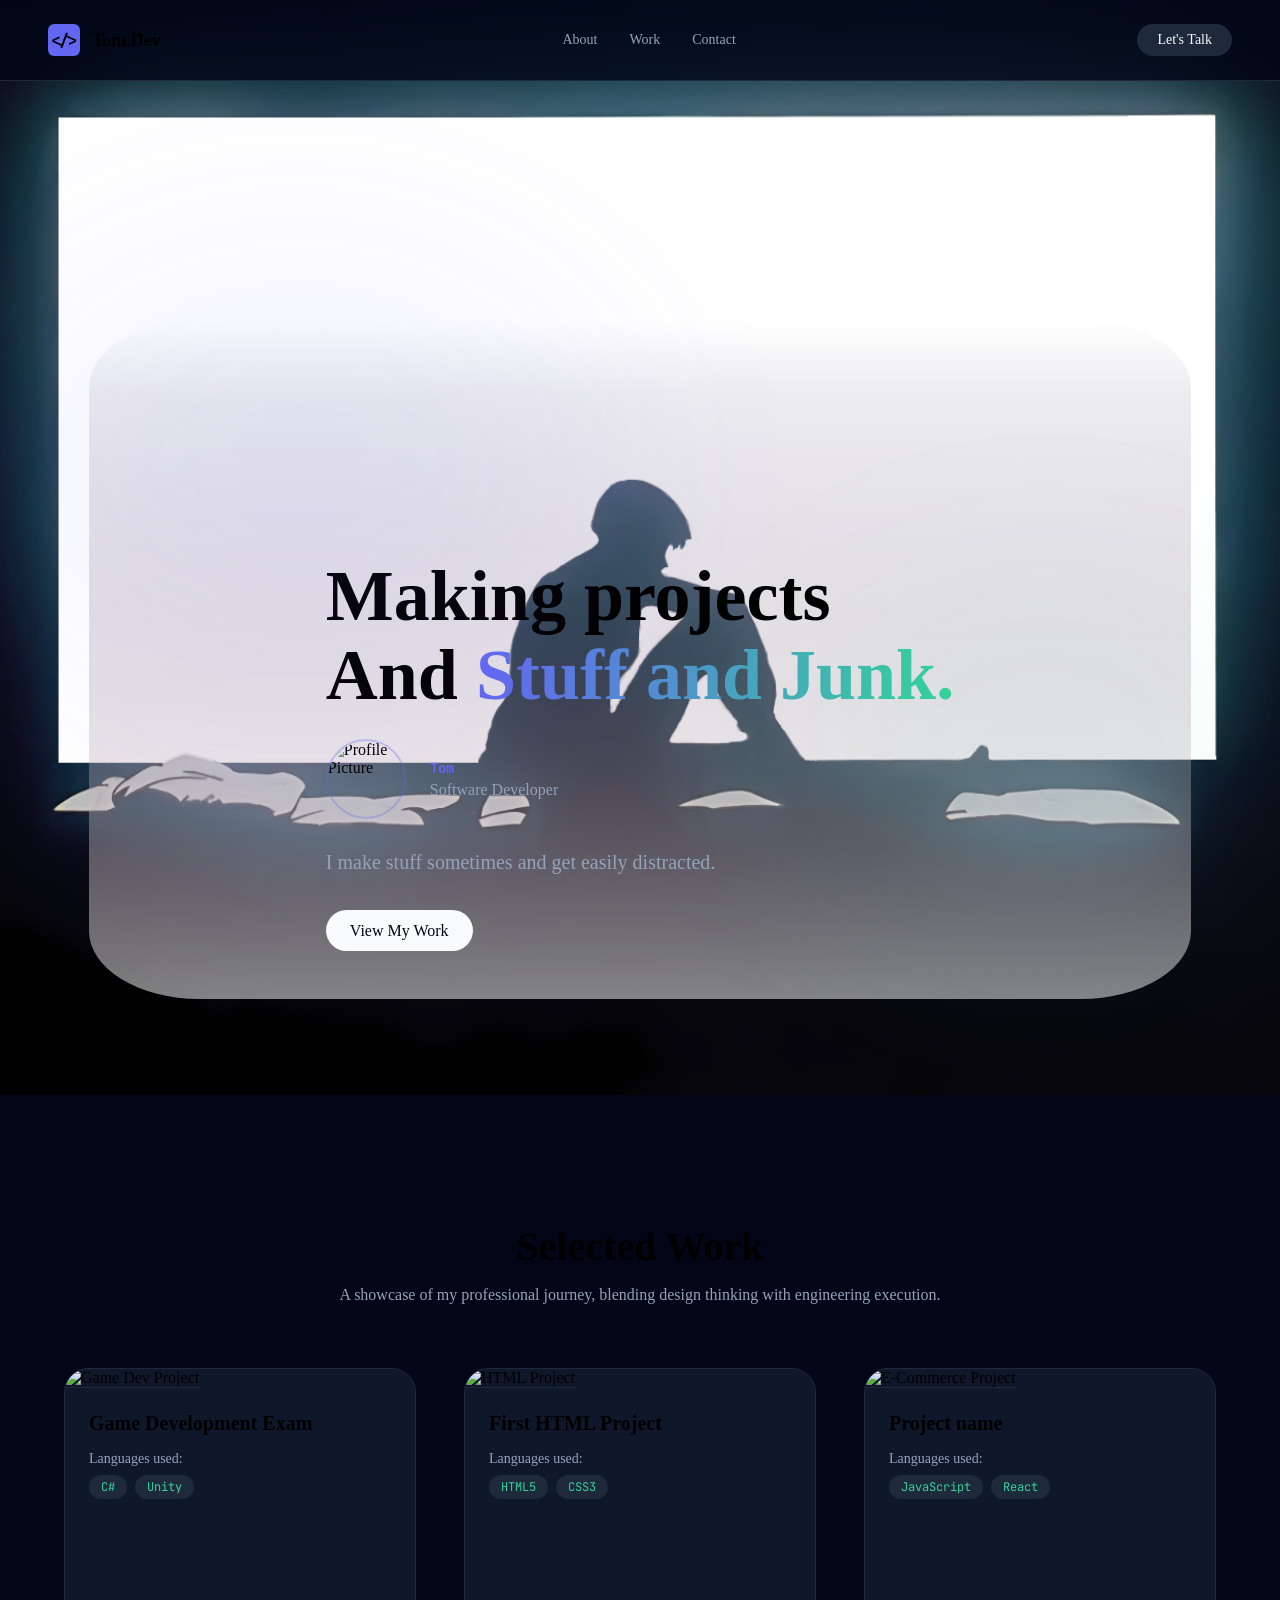
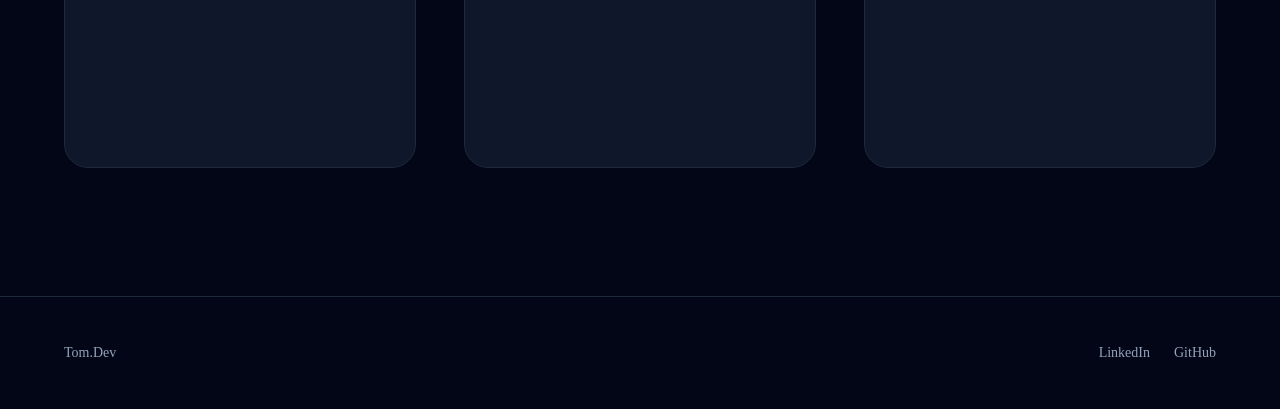
==== src/index.html @ 3f68190f "added video and video frame to hero section" ====
<!DOCTYPE html>
<html lang="en">
<head>
    <meta charset="UTF-8">
    <meta name="viewport" content="width=device-width, initial-scale=1.0">
    <title>Tom.Dev - Software Designer & Engineer</title>
    <link rel="stylesheet" href="app.css">
    <!-- Google Fonts for modern typography -->
    <link href="https://fonts.googleapis.com/css2?family=Inter:wght@400;500;600;700&family=JetBrains+Mono&display=swap" rel="stylesheet">
</head>
<body class="website-bodys">

    <!-- Header Section -->
    <header id="website-navigation-header" class="navigation-header-container">
        <div class="navigation-logo-container">
            <div class="navigation-logo-icon">
                <span>&lt;/&gt;</span>
            </div>
            <span class="navigation-logo-text">Tom.Dev</span>
        </div>
        <nav class="navigation-links-container">
            <a href="#about-section" class="navigation-link">About</a>
            <a href="#projects-section" class="navigation-link">Work</a>
            <a href="#contact-section" class="navigation-link">Contact</a>
        </nav>
        <a href="#contact-section" class="navigation-contact-button">Let's Talk</a>
    </header>

    <main id="website-main-content">
        <!-- Hero Section -->
    <section id="about-section" class="hero-section-container">
        
        <video autoplay loop muted playsinline class="background-video">
            <source src="images/BBB_Trailer.webm" type="video/webm">
        </video>

        <div class="background-image"></div>

        <div class="background-glass"></div>
        
        <div class="hero-content-wrapper">
            <div class="hero-background-gradient-primary"></div>
            <div class="hero-background-gradient-secondary"></div>
            
            
            
            <h1 class="hero-main-headline">
                Making projects <br class="headline-line-break"> And <span class="headline-highlight-text">Stuff and Junk.</span>
            </h1>

            <div class="hero-profile-container">
                <div class="hero-profile-image-wrapper">
                    <img src="https://via.placeholder.com/150" alt="Profile Picture" class="hero-profile-image">
                </div>
                <div class="hero-profile-text-container">
                    <h2 class="hero-greeting-text">Tom</h2>
                    <p class="hero-profession-text">Software Developer</p>
                </div>
            </div>
            
            <p class="hero-description-text">
                I make stuff sometimes and get easily distracted.
            </p>

            <div class="hero-action-container">
                <a href="#projects-section" class="hero-primary-button">View My Work</a>
            </div>
        </div>
    </section>
        <!-- Projects Section (Using your Flip Cards) -->
        <section id="projects-section" class="projects-section-container">
            <div class="projects-header-container">
                <h2 class="projects-main-heading">Selected Work</h2>
                <p class="projects-sub-heading">A showcase of my professional journey, blending design thinking with engineering execution.</p>
            </div>

            <div class="project-cards-wrapper">
                
                <!-- Project Card 1 -->
                <div class="project-flip-card">
                    <div class="project-flip-card-inner-container">
                        <!-- Front Face -->
                        <div class="project-flip-card-front-face">
                            <img src="" alt="Game Dev Project" class="project-card-image">
                            <div class="project-card-content">
                                <h3 class="project-card-title">Game Development Exam</h3>
                                <p class="project-card-technologies-label">Languages used:</p>
                                <div class="project-card-technologies-list">
                                    <span class="technology-badge">C#</span>
                                    <span class="technology-badge">Unity</span>
                                </div>
                            </div>
                        </div>
                        <!-- Back Face -->
                        <div class="project-flip-card-back-face">
                            <h3 class="project-card-back-title">Project Description</h3>
                            <p class="project-card-back-description">Developed a fully functional 3D racing game highlighting movement.</p>
                            <a href="#" class="project-external-link-button">View Source Code</a>
                        </div>
                    </div>
                </div>

                <!-- Project Card 2 -->
                <div class="project-flip-card">
                    <div class="project-flip-card-inner-container">
                        <!-- Front Face -->
                        <div class="project-flip-card-front-face">
                            <img src="" alt="HTML Project" class="project-card-image">
                            <div class="project-card-content">
                                <h3 class="project-card-title">First HTML Project</h3>
                                <p class="project-card-technologies-label">Languages used:</p>
                                <div class="project-card-technologies-list">
                                    <span class="technology-badge">HTML5</span>
                                    <span class="technology-badge">CSS3</span>
                                </div>
                            </div>
                        </div>
                        <!-- Back Face -->
                        <div class="project-flip-card-back-face">
                            <h3 class="project-card-back-title">Project Description</h3>
                            <p class="project-card-back-description">Project Description</p>
                            <a href="#" class="project-external-link-button">Link</a>
                        </div>
                    </div>
                </div>

                <!-- Project Card 3 -->
                <div class="project-flip-card">
                    <div class="project-flip-card-inner-container">
                        <!-- Front Face -->
                        <div class="project-flip-card-front-face">
                            <img src="" alt="E-Commerce Project" class="project-card-image">
                            <div class="project-card-content">
                                <h3 class="project-card-title">Project name</h3>
                                <p class="project-card-technologies-label">Languages used:</p>
                                <div class="project-card-technologies-list">
                                    <span class="technology-badge">JavaScript</span>
                                    <span class="technology-badge">React</span>
                                </div>
                            </div>
                        </div>
                        <!-- Back Face -->
                        <div class="project-flip-card-back-face">
                            <h3 class="project-card-back-title">Project Description</h3>
                            <p class="project-card-back-description">Project Description</p>
                            <a href="#" class="project-external-link-button">Link</a>
                        </div>
                    </div>
                </div>

            </div>
        </section>
    </main>

    <!-- Footer Section -->
    <footer id="contact-section" class="website-footer-container">
        <div class="footer-content-wrapper">
            <div class="footer-copyright-text">
                Tom.Dev
            </div>
            <div class="footer-social-links-container">
                <a href="www.linkedin.com/in/tom-bijsterbosch-b87a47338" class="footer-social-link">LinkedIn</a>
                <a href="https://github.com/Tb27-27" class="footer-social-link">GitHub</a>
            </div>
        </div>
    </footer>

    <script src="app.js"></script>
</body>
</html>
---- src/app.css ----
/* Color Variables and Base Reset */
:root {
    --color-background-dark: #020617;
    --color-surface-dark: #0f172a;
    --color-surface-border: #1e293b;
    --color-text-primary: #f8fafc;
    --color-text-secondary: #94a3b8;
    --color-accent-indigo: #6366f1;
    --color-accent-emerald: #34d399;
}

* {
    margin: 0;
    padding: 0;
    box-sizing: border-box;
}

html {
    scroll-behavior: smooth;
}


.website-body {
    font-family: 'Inter', sans-serif;
    background-color: var(--color-background-dark);
    color: var(--color-text-primary);
    line-height: 1.6;
    overflow-x: hidden;
    z-index: 3;
}

/* Header Navigation */
.navigation-header-container {
    position: fixed;
    top: 0;
    left: 0;
    width: 100%;
    display: flex;
    justify-content: space-between;
    align-items: center;
    padding: 1.5rem 3rem;
    background-color: rgba(2, 6, 23, 0.8);
    backdrop-filter: blur(12px);
    border-bottom: 1px solid var(--color-surface-border);
    z-index: 1000;
}

.navigation-logo-container {
    display: flex;
    align-items: center;
    gap: 0.75rem;
}

.navigation-logo-icon {
    width: 2rem;
    height: 2rem;
    background-color: var(--color-accent-indigo);
    border-radius: 0.375rem;
    display: flex;
    align-items: center;
    justify-content: center;
    font-family: 'JetBrains Mono', monospace;
    font-weight: bold;
}

.navigation-logo-text {
    font-weight: 600;
    font-size: 1.125rem;
}

.navigation-links-container {
    display: flex;
    gap: 2rem;
}

.navigation-link {
    color: var(--color-text-secondary);
    text-decoration: none;
    font-size: 0.875rem;
    font-weight: 500;
    transition: color 0.3s ease;
}

.navigation-link:hover {
    color: var(--color-text-primary);
}

.navigation-contact-button {
    padding: 0.5rem 1.25rem;
    border-radius: 9999px;
    background-color: var(--color-surface-border);
    color: var(--color-text-primary);
    text-decoration: none;
    font-size: 0.875rem;
    font-weight: 500;
    transition: background-color 0.3s ease;
}

.navigation-contact-button:hover {
    background-color: #334155;
}

/* Hero Section Container */
.hero-section-container {
    min-height: 100vh;
    display: flex;
    flex-direction: column;
    justify-content: center;
    position: relative; 
    padding: 6rem 3rem;
    overflow: hidden;
    padding-top: 25%;
}

/* Layer 1: Background Video */
.background-video {
    position: absolute;
    top: 0;
    left: 0;
    width: 100%;
    height: 100%;
    object-fit: cover;
    z-index: 1;
}


/* Layer 2: Glass Overlay */
.background-glass {
    position: absolute;
    top: 0;
    left: 0;
    width: 100%;
    height: 100%;
    background: rgba(255, 255, 255, 0.2);
    backdrop-filter: blur(15px);
    -webkit-backdrop-filter: blur(5px);
    z-index: 3;
}

/* Layer 3: Background Image */
.background-image {
    position: absolute;
    top: 0;
    left: 0;
    width: 100%;
    height: 100%;
    background-image: url("images/Ghost.png");
    background-size: cover; 
    background-position: center;
    z-index: 4;
}

/* Layer 4: The Content */
.hero-content-wrapper {
    position: relative; 
    z-index: 4; 
    background: linear-gradient(
        0deg, 
        rgba(255, 255, 255, 0.5),    /* Bottom: Solid */
        rgba(235, 228, 231, 0.45), 
        rgba(214, 201, 208, 0.4), 
        rgba(193, 176, 187, 0.35), 
        rgba(170, 151, 168, 0.3), 
        rgba(147, 128, 150, 0.25),  /* Starts fading slightly */
        rgba(122, 105, 134, 0.2),  /* More transparent */
        rgba(97, 84, 117, 0.15),    /* Mostly transparent */
        rgba(70, 65, 102, 0.1),   /* Barely visible */
        rgba(41, 47, 86, 0)        /* Top: Fully transparent */
    );
    padding-top: 20%;
    padding-bottom: 5%;
    padding-left: 20%;
    padding-right: 20%;
    border-radius: 10%;
}


.hero-background-gradient-primary,
.hero-background-gradient-secondary {
    position: absolute;
    border-radius: 50%;
    filter: blur(120px);
    opacity: 0.4;
    z-index: 0;
    pointer-events: none;
}

.hero-background-gradient-primary {
    top: -10%;
    left: -10%;
    width: 50vw;
    height: 50vh;
    background-color: rgba(99, 102, 241, 0.2);
}

.hero-background-gradient-secondary {
    top: 40%;
    right: -10%;
    width: 40vw;
    height: 40vh;
    background-color: rgba(52, 211, 153, 0.15);
}

.hero-content-wrapper {
    max-w: 56rem;
    margin: 0 auto;
    position: relative;
    z-index: 10;
}

.hero-profile-container {
    display: flex;
    align-items: center;
    gap: 1.5rem;
    margin-bottom: 2rem;
}

.hero-profile-image-wrapper {
    width: 5rem;
    height: 5rem;
    border-radius: 50%;
    overflow: hidden;
    border: 2px solid rgba(99, 102, 241, 0.3);
}

.hero-profile-image {
    width: 100%;
    height: 100%;
    object-fit: cover;
}

.hero-greeting-text {
    color: var(--color-accent-indigo);
    font-family: 'JetBrains Mono', monospace;
    font-size: 0.875rem;
    margin-bottom: 0.25rem;
}

.hero-profession-text {
    color: var(--color-text-secondary);
}

.hero-main-headline {
    font-size: 4.5rem;
    font-weight: 700;
    line-height: 1.1;
    margin-bottom: 1.5rem;
}

.headline-highlight-text {
    background: linear-gradient(to right, var(--color-accent-indigo), var(--color-accent-emerald));
    -webkit-background-clip: text;
    color: transparent;
}

.hero-description-text {
    font-size: 1.25rem;
    color: var(--color-text-secondary);
    max-width: 42rem;
    margin-bottom: 3rem;
}

.hero-primary-button {
    padding: 0.75rem 1.5rem;
    border-radius: 9999px;
    background-color: var(--color-text-primary);
    color: var(--color-background-dark);
    text-decoration: none;
    font-weight: 500;
    transition: background-color 0.3s ease;
}

.hero-primary-button:hover {
    background-color: #e2e8f0;
}

/* Projects Section & Flip Cards */
.projects-section-container {
    padding: 8rem 3rem;
    background-color: var(--color-background-dark);
}

.projects-header-container {
    text-align: center;
    margin-bottom: 4rem;
}

.projects-main-heading {
    font-size: 2.5rem;
    margin-bottom: 1rem;
}

.projects-sub-heading {
    color: var(--color-text-secondary);
    max-width: 40rem;
    margin: 0 auto;
}

.project-cards-wrapper {
    display: grid;
    grid-template-columns: repeat(auto-fit, minmax(300px, 1fr));
    gap: 3rem;
    max-width: 72rem;
    margin: 0 auto;
}

.project-flip-card {
    background-color: transparent;
    width: 100%;
    height: 400px;
    perspective: 1000px;
}

.project-flip-card-inner-container {
    position: relative;
    width: 100%;
    height: 100%;
    text-align: left;
    transition: transform 0.8s cubic-bezier(0.4, 0, 0.2, 1);
    transform-style: preserve-3d;
}

.project-flip-card:hover .project-flip-card-inner-container {
    transform: rotateY(180deg);
}

.project-flip-card-front-face, 
.project-flip-card-back-face {
    position: absolute;
    width: 100%;
    height: 100%;
    -webkit-backface-visibility: hidden;
    backface-visibility: hidden;
    border-radius: 1.5rem;
    border: 1px solid var(--color-surface-border);
    overflow: hidden;
}

.project-flip-card-front-face {
    background-color: var(--color-surface-dark);
}

.project-card-image {
    width: 100%;
    height: 200px;
    object-fit: cover;
    border-bottom: 1px solid var(--color-surface-border);
}

.project-card-content {
    padding: 1.5rem;
}

.project-card-title {
    font-size: 1.25rem;
    margin-bottom: 1rem;
}

.project-card-technologies-label {
    font-size: 0.875rem;
    color: var(--color-text-secondary);
    margin-bottom: 0.5rem;
}

.project-card-technologies-list {
    display: flex;
    gap: 0.5rem;
}

.technology-badge {
    background-color: var(--color-surface-border);
    padding: 0.25rem 0.75rem;
    border-radius: 9999px;
    font-size: 0.75rem;
    font-family: 'JetBrains Mono', monospace;
    color: var(--color-accent-emerald);
}

.project-flip-card-back-face {
    background-color: var(--color-accent-indigo);
    color: white;
    transform: rotateY(180deg);
    display: flex;
    flex-direction: column;
    justify-content: center;
    padding: 2.5rem;
    text-align: center;
}

.project-card-back-title {
    font-size: 1.5rem;
    margin-bottom: 1rem;
}

.project-card-back-description {
    font-size: 1rem;
    opacity: 0.9;
    margin-bottom: 2rem;
}

.project-external-link-button {
    background-color: white;
    color: var(--color-accent-indigo);
    padding: 0.75rem 1.5rem;
    border-radius: 9999px;
    text-decoration: none;
    font-weight: 600;
    transition: transform 0.2s ease;
}

.project-external-link-button:hover {
    transform: scale(1.05);
}

/* Footer Section */
.website-footer-container {
    border-top: 1px solid var(--color-surface-border);
    padding: 3rem;
    background-color: var(--color-background-dark);
}

.footer-content-wrapper {
    max-width: 72rem;
    margin: 0 auto;
    display: flex;
    justify-content: space-between;
    align-items: center;
}

.footer-copyright-text {
    color: var(--color-text-secondary);
    font-size: 0.875rem;
}

.footer-social-links-container {
    display: flex;
    gap: 1.5rem;
}

.footer-social-link {
    color: var(--color-text-secondary);
    text-decoration: none;
    font-size: 0.875rem;
    font-weight: 500;
    transition: color 0.3s ease;
}

.footer-social-link:hover {
    color: var(--color-accent-emerald);
}

/* Mobile Responsiveness */
@media (max-width: 768px) {
    .navigation-links-container { display: none; }
    .hero-main-headline { font-size: 3rem; }
    .headline-line-break { display: none; }
    .footer-content-wrapper {
        flex-direction: column;
        gap: 1.5rem;
        text-align: center;
    }
}
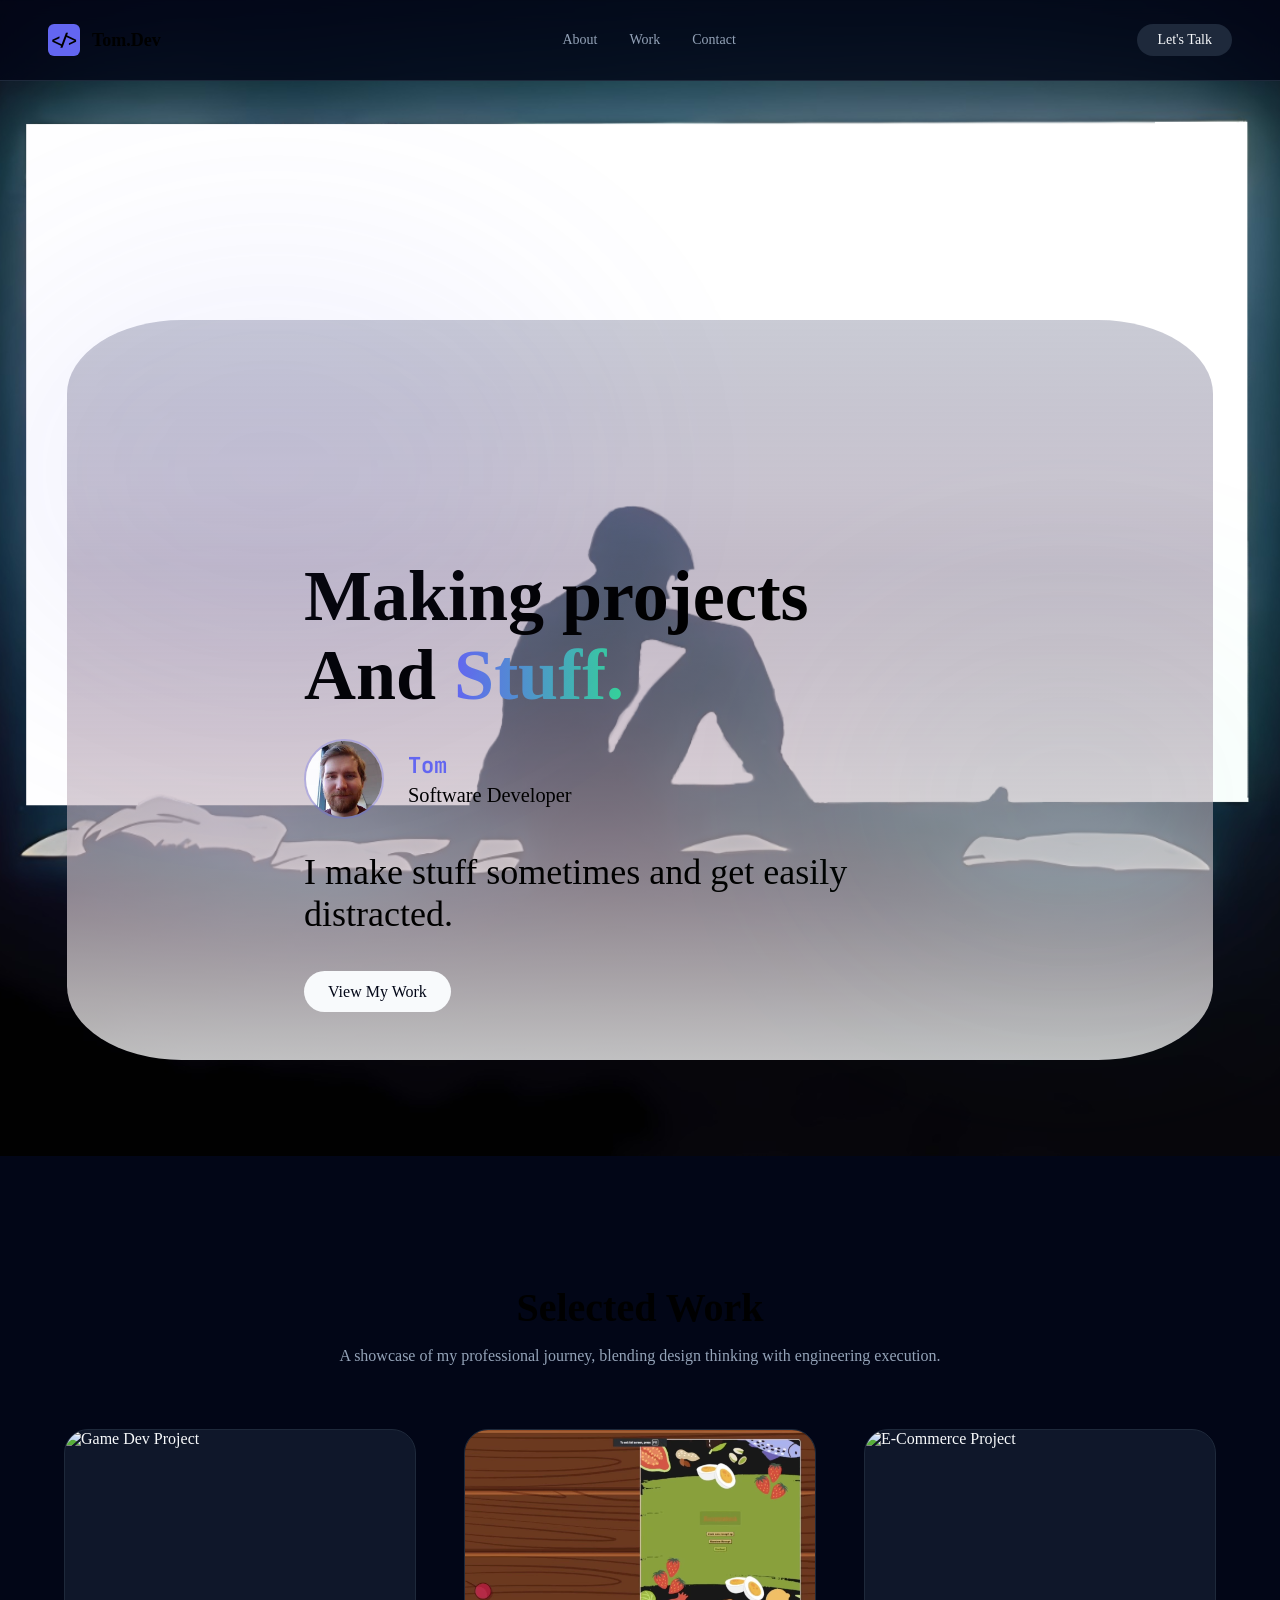
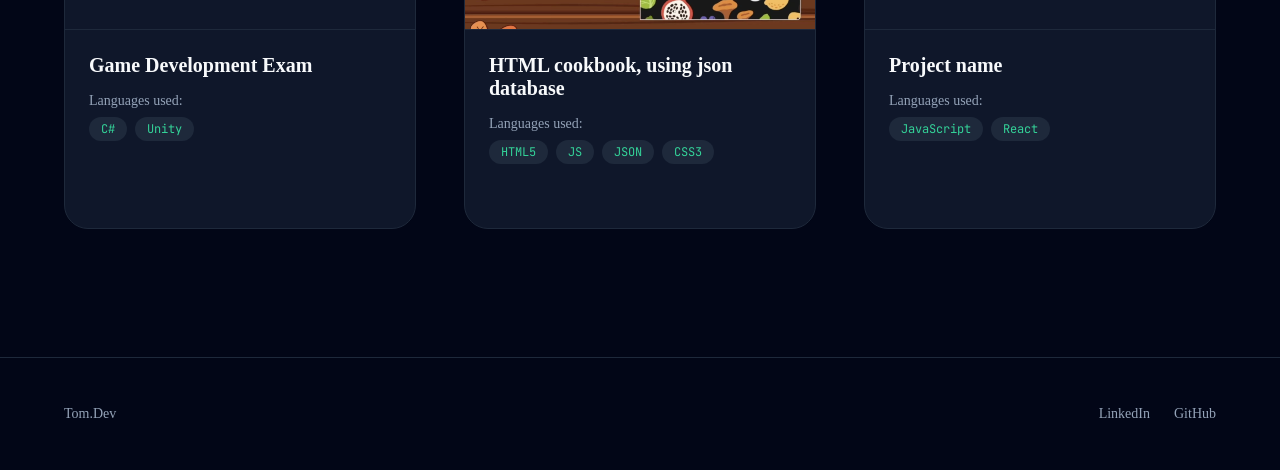
==== commit e16e0ec7: "Add project media and update project cards Add local profile image and project video assets, update " ====
--- a/src/index.html
+++ b/src/index.html
@@ -45,12 +45,12 @@
             
             
             <h1 class="hero-main-headline">
-                Making projects <br class="headline-line-break"> And <span class="headline-highlight-text">Stuff and Junk.</span>
+                Making projects <br class="headline-line-break"> And <span class="headline-highlight-text">Stuff.</span>
             </h1>
 
             <div class="hero-profile-container">
                 <div class="hero-profile-image-wrapper">
-                    <img src="https://via.placeholder.com/150" alt="Profile Picture" class="hero-profile-image">
+                    <img src="images/profile_pic.jpg" alt="Profile Picture" class="hero-profile-image">
                 </div>
                 <div class="hero-profile-text-container">
                     <h2 class="hero-greeting-text">Tom</h2>
@@ -93,9 +93,8 @@
                         </div>
                         <!-- Back Face -->
                         <div class="project-flip-card-back-face">
-                            <h3 class="project-card-back-title">Project Description</h3>
+                            <h3 class="project-card-back-title">Bing Bang Boom</h3>
                             <p class="project-card-back-description">Developed a fully functional 3D racing game highlighting movement.</p>
-                            <a href="#" class="project-external-link-button">View Source Code</a>
                         </div>
                     </div>
                 </div>
@@ -103,23 +102,27 @@
                 <!-- Project Card 2 -->
                 <div class="project-flip-card">
                     <div class="project-flip-card-inner-container">
-                        <!-- Front Face -->
                         <div class="project-flip-card-front-face">
-                            <img src="" alt="HTML Project" class="project-card-image">
+                            
+                            <video autoplay loop muted playsinline class="project-card-video">
+                            <source src="images/first_html_project.webm" type="video/webm">
+                            </video>
+
                             <div class="project-card-content">
-                                <h3 class="project-card-title">First HTML Project</h3>
-                                <p class="project-card-technologies-label">Languages used:</p>
-                                <div class="project-card-technologies-list">
-                                    <span class="technology-badge">HTML5</span>
-                                    <span class="technology-badge">CSS3</span>
-                                </div>
+                            <h3 class="project-card-title">HTML cookbook, using json database</h3>
+                            <p class="project-card-technologies-label">Languages used:</p>
+                            <div class="project-card-technologies-list">
+                                <span class="technology-badge">HTML5</span>
+                                <span class="technology-badge">JS</span>
+                                <span class="technology-badge">JSON</span>
+                                <span class="technology-badge">CSS3</span>
+                            </div>
                             </div>
                         </div>
-                        <!-- Back Face -->
                         <div class="project-flip-card-back-face">
-                            <h3 class="project-card-back-title">Project Description</h3>
-                            <p class="project-card-back-description">Project Description</p>
-                            <a href="#" class="project-external-link-button">Link</a>
+                            <h3 class="project-card-back-title">My first school project</h3>
+                            <p class="project-card-back-description">A simple project using the basics of javascript to make a recipe book that opens and closes with search features</p>
+                            <a href="https://github.com/Tb27-27/HTML-Eerste-Project" class="project-external-link-button">Github source</a>
                         </div>
                     </div>
                 </div>
--- a/src/app.css
+++ b/src/app.css
@@ -5,6 +5,7 @@
     --color-surface-border: #1e293b;
     --color-text-primary: #f8fafc;
     --color-text-secondary: #94a3b8;
+    --color-text-hero: #000000;
     --color-accent-indigo: #6366f1;
     --color-accent-emerald: #34d399;
 }
@@ -153,25 +154,27 @@
 /* Layer 4: The Content */
 .hero-content-wrapper {
     position: relative; 
-    z-index: 4; 
+    z-index: 4;
     background: linear-gradient(
         0deg, 
-        rgba(255, 255, 255, 0.5),    /* Bottom: Solid */
-        rgba(235, 228, 231, 0.45), 
-        rgba(214, 201, 208, 0.4), 
-        rgba(193, 176, 187, 0.35), 
-        rgba(170, 151, 168, 0.3), 
-        rgba(147, 128, 150, 0.25),  /* Starts fading slightly */
-        rgba(122, 105, 134, 0.2),  /* More transparent */
-        rgba(97, 84, 117, 0.15),    /* Mostly transparent */
-        rgba(70, 65, 102, 0.1),   /* Barely visible */
-        rgba(41, 47, 86, 0)        /* Top: Fully transparent */
+        rgba(255, 255, 255, 0.75),    /* Bottom: Solid */
+        rgba(235, 228, 231, 0.7), 
+        rgba(214, 201, 208, 0.65), 
+        rgba(193, 176, 187, 0.6), 
+        rgba(170, 151, 168, 0.55), 
+        rgba(147, 128, 150, 0.5),  /* Starts fading slightly */
+        rgba(122, 105, 134, 0.45),  /* More transparent */
+        rgba(97, 84, 117, 0.35),    /* Mostly transparent */
+        rgba(70, 65, 102, 0.3),   /* Barely visible */
+        rgba(41, 47, 86, 0.25)        /* Top: Fully transparent */
     );
+    margin-top: 200px;
     padding-top: 20%;
     padding-bottom: 5%;
     padding-left: 20%;
     padding-right: 20%;
     border-radius: 10%;
+    margin: 0 auto;
 }
 
 
@@ -202,7 +205,6 @@
 }
 
 .hero-content-wrapper {
-    max-w: 56rem;
     margin: 0 auto;
     position: relative;
     z-index: 10;
@@ -232,12 +234,13 @@
 .hero-greeting-text {
     color: var(--color-accent-indigo);
     font-family: 'JetBrains Mono', monospace;
-    font-size: 0.875rem;
+    font-size: 1.375rem;
     margin-bottom: 0.25rem;
 }
 
 .hero-profession-text {
-    color: var(--color-text-secondary);
+    font-size: 1.275rem;
+    color: var(--color-text-hero);
 }
 
 .hero-main-headline {
@@ -254,8 +257,8 @@
 }
 
 .hero-description-text {
-    font-size: 1.25rem;
-    color: var(--color-text-secondary);
+    font-size: 2.25rem;
+    color: var(--color-text-hero);
     max-width: 42rem;
     margin-bottom: 3rem;
 }
@@ -309,6 +312,7 @@
     width: 100%;
     height: 400px;
     perspective: 1000px;
+    color: var(--color-text-primary);
 }
 
 .project-flip-card-inner-container {
@@ -340,13 +344,15 @@
     background-color: var(--color-surface-dark);
 }
 
-.project-card-image {
-    width: 100%;
-    height: 200px;
-    object-fit: cover;
-    border-bottom: 1px solid var(--color-surface-border);
-}
-
+
+.project-card-image,
+.project-card-video {
+  width: 100%;
+  height: 200px;
+  object-fit: cover;
+  border-bottom: 1px solid var(--color-surface-border);
+  display: block;
+}
 .project-card-content {
     padding: 1.5rem;
 }
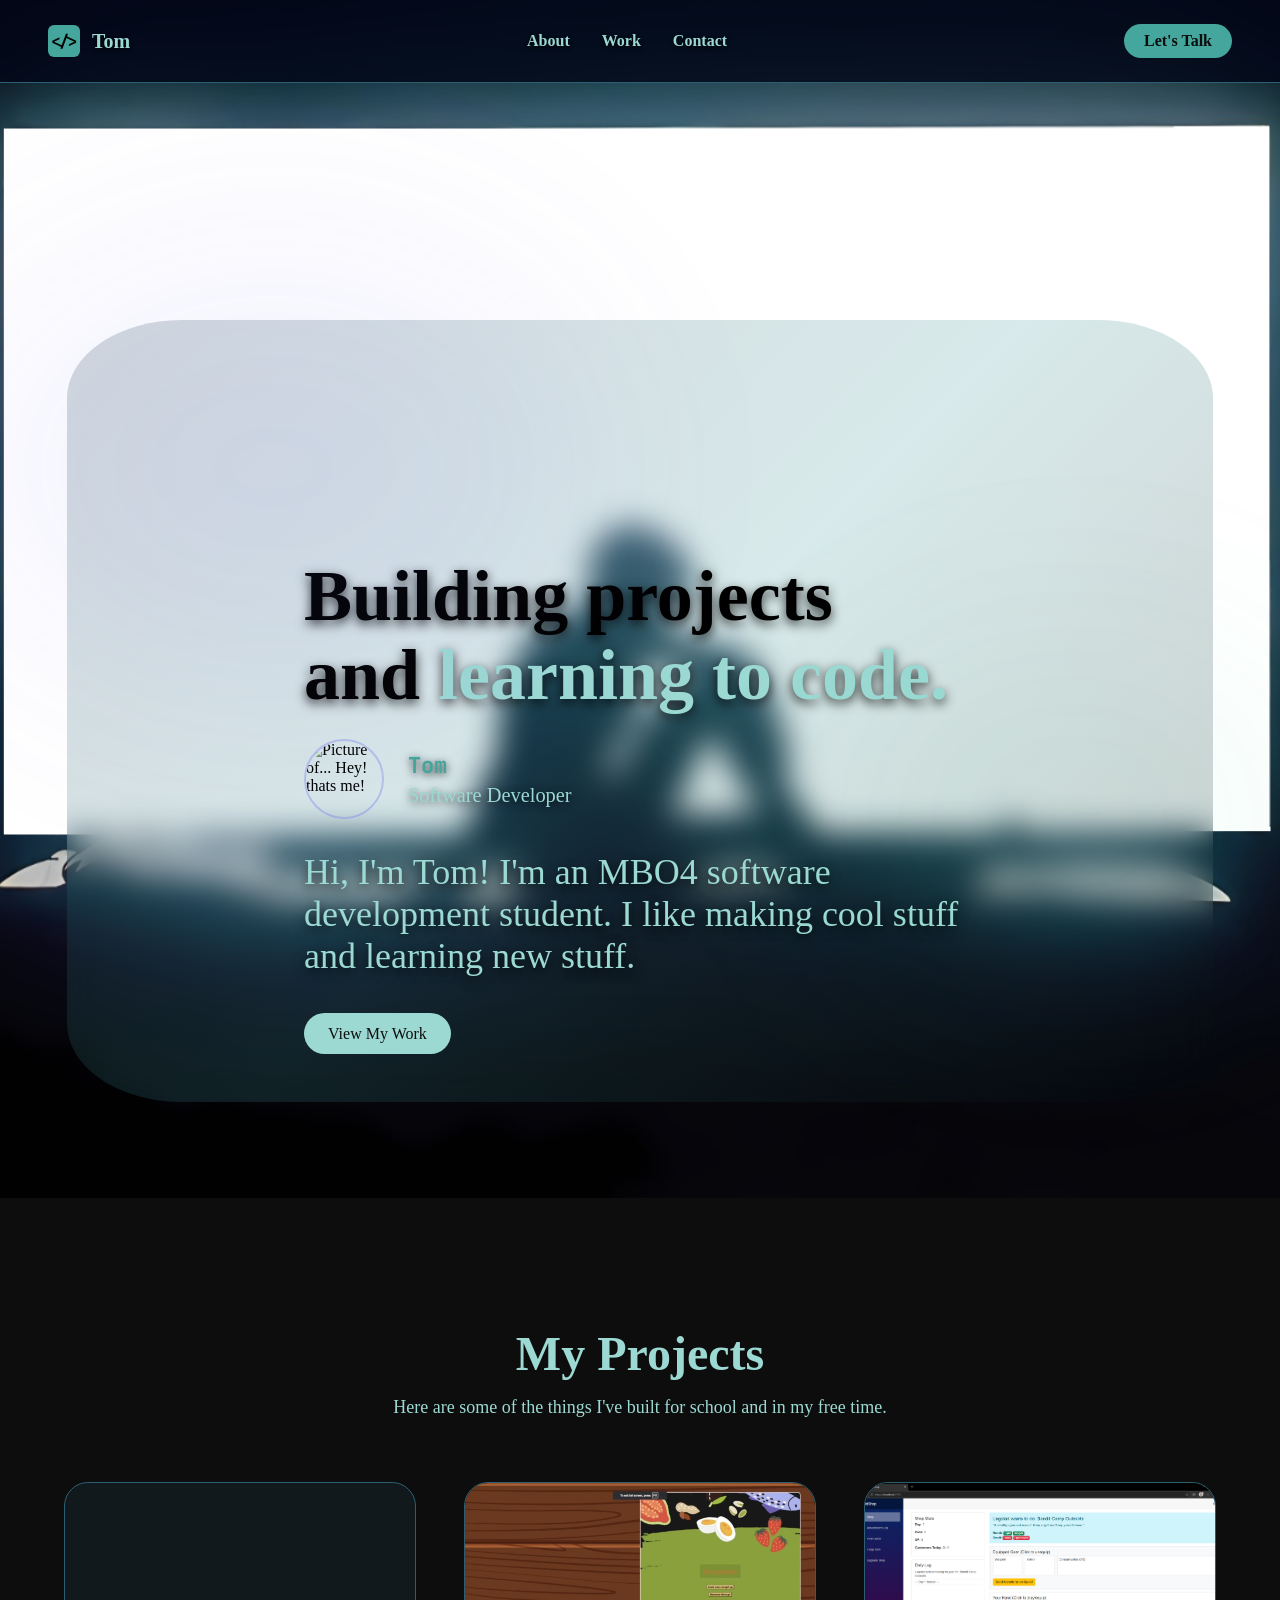
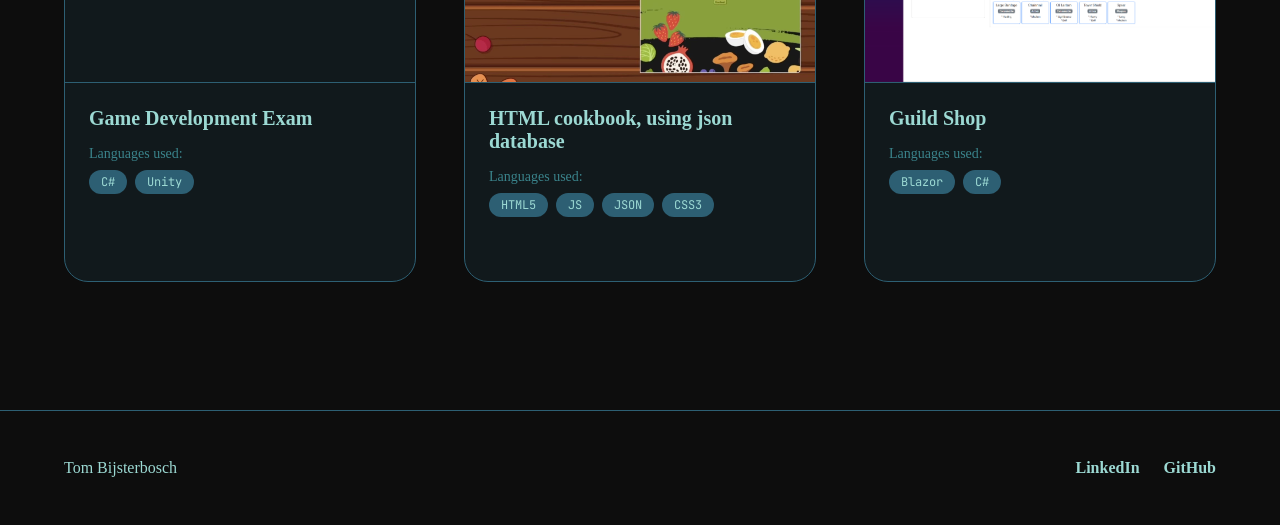
==== commit 5fd9b456: "polish, changed colors, responsivity" ====
--- a/src/index.html
+++ b/src/index.html
@@ -3,20 +3,19 @@
 <head>
     <meta charset="UTF-8">
     <meta name="viewport" content="width=device-width, initial-scale=1.0">
-    <title>Tom.Dev - Software Designer & Engineer</title>
+    <title>Tom - Junior Software Developer</title>
     <link rel="stylesheet" href="app.css">
-    <!-- Google Fonts for modern typography -->
+
     <link href="https://fonts.googleapis.com/css2?family=Inter:wght@400;500;600;700&family=JetBrains+Mono&display=swap" rel="stylesheet">
 </head>
 <body class="website-bodys">
 
-    <!-- Header Section -->
     <header id="website-navigation-header" class="navigation-header-container">
         <div class="navigation-logo-container">
             <div class="navigation-logo-icon">
                 <span>&lt;/&gt;</span>
             </div>
-            <span class="navigation-logo-text">Tom.Dev</span>
+            <span class="navigation-logo-text">Tom</span>
         </div>
         <nav class="navigation-links-container">
             <a href="#about-section" class="navigation-link">About</a>
@@ -27,9 +26,9 @@
     </header>
 
     <main id="website-main-content">
-        <!-- Hero Section -->
+
     <section id="about-section" class="hero-section-container">
-        
+
         <video autoplay loop muted playsinline class="background-video">
             <source src="images/BBB_Trailer.webm" type="video/webm">
         </video>
@@ -37,29 +36,27 @@
         <div class="background-image"></div>
 
         <div class="background-glass"></div>
-        
+
         <div class="hero-content-wrapper">
             <div class="hero-background-gradient-primary"></div>
             <div class="hero-background-gradient-secondary"></div>
-            
-            
-            
+
             <h1 class="hero-main-headline">
-                Making projects <br class="headline-line-break"> And <span class="headline-highlight-text">Stuff.</span>
+                Building projects <br class="headline-line-break"> and <span class="headline-highlight-text">learning to code.</span>
             </h1>
 
             <div class="hero-profile-container">
                 <div class="hero-profile-image-wrapper">
-                    <img src="images/profile_pic.jpg" alt="Profile Picture" class="hero-profile-image">
+                    <img src="images/profile_pic.png" alt="Picture of... Hey! thats me!" class="hero-profile-image">
                 </div>
                 <div class="hero-profile-text-container">
                     <h2 class="hero-greeting-text">Tom</h2>
                     <p class="hero-profession-text">Software Developer</p>
                 </div>
             </div>
-            
+
             <p class="hero-description-text">
-                I make stuff sometimes and get easily distracted.
+                Hi, I'm Tom! I'm an MBO4 software development student. I like making cool stuff and learning new stuff.
             </p>
 
             <div class="hero-action-container">
@@ -67,21 +64,22 @@
             </div>
         </div>
     </section>
-        <!-- Projects Section (Using your Flip Cards) -->
+
         <section id="projects-section" class="projects-section-container">
             <div class="projects-header-container">
-                <h2 class="projects-main-heading">Selected Work</h2>
-                <p class="projects-sub-heading">A showcase of my professional journey, blending design thinking with engineering execution.</p>
+                <h2 class="projects-main-heading">My Projects</h2>
+                <p class="projects-sub-heading">Here are some of the things I've built for school and in my free time.</p>
             </div>
 
             <div class="project-cards-wrapper">
-                
-                <!-- Project Card 1 -->
+
                 <div class="project-flip-card">
                     <div class="project-flip-card-inner-container">
-                        <!-- Front Face -->
+
                         <div class="project-flip-card-front-face">
-                            <img src="" alt="Game Dev Project" class="project-card-image">
+                                <video autoplay loop muted playsinline class="project-card-video">
+                                    <source src="images/BBB_Trailer.webm" type="video/webm">
+                                </video>
                             <div class="project-card-content">
                                 <h3 class="project-card-title">Game Development Exam</h3>
                                 <p class="project-card-technologies-label">Languages used:</p>
@@ -91,23 +89,20 @@
                                 </div>
                             </div>
                         </div>
-                        <!-- Back Face -->
+
                         <div class="project-flip-card-back-face">
-                            <h3 class="project-card-back-title">Bing Bang Boom</h3>
+                            <h3 class="project-card-back-title">Racing Game: "Bing Bang Boom"</h3>
                             <p class="project-card-back-description">Developed a fully functional 3D racing game highlighting movement.</p>
                         </div>
                     </div>
                 </div>
 
-                <!-- Project Card 2 -->
                 <div class="project-flip-card">
                     <div class="project-flip-card-inner-container">
                         <div class="project-flip-card-front-face">
-                            
                             <video autoplay loop muted playsinline class="project-card-video">
-                            <source src="images/first_html_project.webm" type="video/webm">
+                                <source src="images/first_html_project.webm" type="video/webm">
                             </video>
-
                             <div class="project-card-content">
                             <h3 class="project-card-title">HTML cookbook, using json database</h3>
                             <p class="project-card-technologies-label">Languages used:</p>
@@ -127,26 +122,28 @@
                     </div>
                 </div>
 
-                <!-- Project Card 3 -->
                 <div class="project-flip-card">
                     <div class="project-flip-card-inner-container">
-                        <!-- Front Face -->
+
                         <div class="project-flip-card-front-face">
-                            <img src="" alt="E-Commerce Project" class="project-card-image">
+                            <img src="images/Guild_Shop.png" alt="Guild Shop Project" class="project-card-image">
                             <div class="project-card-content">
-                                <h3 class="project-card-title">Project name</h3>
+                                <h3 class="project-card-title">Guild Shop</h3>
                                 <p class="project-card-technologies-label">Languages used:</p>
                                 <div class="project-card-technologies-list">
-                                    <span class="technology-badge">JavaScript</span>
-                                    <span class="technology-badge">React</span>
+                                    <span class="technology-badge">Blazor</span>
+                                    <span class="technology-badge">C#</span>
                                 </div>
                             </div>
                         </div>
+
                         <!-- Back Face -->
-                        <div class="project-flip-card-back-face">
-                            <h3 class="project-card-back-title">Project Description</h3>
-                            <p class="project-card-back-description">Project Description</p>
-                            <a href="#" class="project-external-link-button">Link</a>
+                        <div class="project-flip-card-back-face" style="padding: 1.5rem;">
+                            <h3 class="project-card-back-title" style="margin-top: 1rem;">Guild Shop</h3>
+                            <p class="project-card-back-description" style="text-align: center; font-size: 0.95rem; margin-bottom: 2rem;">
+                                A Blazor-based card game where you play as a guild shopkeeper. Draw cards to equip adventurers with the right weapons, armor, and consumables for their specific quests. Match their needs perfectly to ensure they survive, return with loot, and help your shop grow!
+                            </p>
+                            <a href="https://github.com/Tb27-27/BlazorGame" target="_blank" class="project-external-link-button" style="margin-top: auto; margin-bottom: 1rem;">Github source</a>
                         </div>
                     </div>
                 </div>
@@ -155,14 +152,13 @@
         </section>
     </main>
 
-    <!-- Footer Section -->
     <footer id="contact-section" class="website-footer-container">
         <div class="footer-content-wrapper">
             <div class="footer-copyright-text">
-                Tom.Dev
+                Tom Bijsterbosch
             </div>
             <div class="footer-social-links-container">
-                <a href="www.linkedin.com/in/tom-bijsterbosch-b87a47338" class="footer-social-link">LinkedIn</a>
+                <a href="https://www.linkedin.com/in/tom-bijsterbosch-b87a47338" class="footer-social-link">LinkedIn</a>
                 <a href="https://github.com/Tb27-27" class="footer-social-link">GitHub</a>
             </div>
         </div>
--- a/src/app.css
+++ b/src/app.css
@@ -1,13 +1,13 @@
-/* Color Variables and Base Reset */
+
 :root {
-    --color-background-dark: #020617;
-    --color-surface-dark: #0f172a;
-    --color-surface-border: #1e293b;
-    --color-text-primary: #f8fafc;
-    --color-text-secondary: #94a3b8;
-    --color-text-hero: #000000;
-    --color-accent-indigo: #6366f1;
-    --color-accent-emerald: #34d399;
+    --color-background-dark: #0D0D0D;
+    --color-surface-dark: rgba(45, 95, 115, 0.15);
+    --color-surface-border: #2D5F73;
+    --color-text-primary: #9CD9D3;
+    --color-text-secondary: #3B848C;
+    --color-text-hero: #9CD9D3;
+    --color-accent-indigo: #44A69C;
+    --color-accent-emerald: #9CD9D3;
 }
 
 * {
@@ -20,7 +20,6 @@
     scroll-behavior: smooth;
 }
 
-
 .website-body {
     font-family: 'Inter', sans-serif;
     background-color: var(--color-background-dark);
@@ -30,7 +29,6 @@
     z-index: 3;
 }
 
-/* Header Navigation */
 .navigation-header-container {
     position: fixed;
     top: 0;
@@ -65,21 +63,24 @@
 }
 
 .navigation-logo-text {
+    font-weight: 700;
+    font-size: 1.25rem;
+    color: var(--color-text-primary);
+    text-shadow: 0 2px 4px rgba(0, 0, 0, 0.8);
+}
+
+.navigation-links-container {
+    display: flex;
+    gap: 2rem;
+}
+
+.navigation-link {
+    color: var(--color-text-primary);
+    text-decoration: none;
+    font-size: 1rem;
     font-weight: 600;
-    font-size: 1.125rem;
-}
-
-.navigation-links-container {
-    display: flex;
-    gap: 2rem;
-}
-
-.navigation-link {
-    color: var(--color-text-secondary);
-    text-decoration: none;
-    font-size: 0.875rem;
-    font-weight: 500;
     transition: color 0.3s ease;
+    text-shadow: 0 2px 4px rgba(0, 0, 0, 0.8);
 }
 
 .navigation-link:hover {
@@ -89,11 +90,11 @@
 .navigation-contact-button {
     padding: 0.5rem 1.25rem;
     border-radius: 9999px;
-    background-color: var(--color-surface-border);
-    color: var(--color-text-primary);
+    background-color: var(--color-accent-indigo);
+    color: #0D0D0D;
     text-decoration: none;
-    font-size: 0.875rem;
-    font-weight: 500;
+    font-size: 1rem;
+    font-weight: 700;
     transition: background-color 0.3s ease;
 }
 
@@ -101,7 +102,6 @@
     background-color: #334155;
 }
 
-/* Hero Section Container */
 .hero-section-container {
     min-height: 100vh;
     display: flex;
@@ -113,7 +113,6 @@
     padding-top: 25%;
 }
 
-/* Layer 1: Background Video */
 .background-video {
     position: absolute;
     top: 0;
@@ -124,8 +123,6 @@
     z-index: 1;
 }
 
-
-/* Layer 2: Glass Overlay */
 .background-glass {
     position: absolute;
     top: 0;
@@ -138,7 +135,6 @@
     z-index: 3;
 }
 
-/* Layer 3: Background Image */
 .background-image {
     position: absolute;
     top: 0;
@@ -151,23 +147,16 @@
     z-index: 4;
 }
 
-/* Layer 4: The Content */
 .hero-content-wrapper {
     position: relative; 
     z-index: 4;
     background: linear-gradient(
-        0deg, 
-        rgba(255, 255, 255, 0.75),    /* Bottom: Solid */
-        rgba(235, 228, 231, 0.7), 
-        rgba(214, 201, 208, 0.65), 
-        rgba(193, 176, 187, 0.6), 
-        rgba(170, 151, 168, 0.55), 
-        rgba(147, 128, 150, 0.5),  /* Starts fading slightly */
-        rgba(122, 105, 134, 0.45),  /* More transparent */
-        rgba(97, 84, 117, 0.35),    /* Mostly transparent */
-        rgba(70, 65, 102, 0.3),   /* Barely visible */
-        rgba(41, 47, 86, 0.25)        /* Top: Fully transparent */
+        135deg, 
+        rgba(35, 64, 81, 0.2) 0%, 
+        rgba(59, 147, 151, 0.2) 50%, 
+        rgba(1, 1, 3, 0.2) 100%
     );
+    backdrop-filter: blur(16px);
     margin-top: 200px;
     padding-top: 20%;
     padding-bottom: 5%;
@@ -176,7 +165,6 @@
     border-radius: 10%;
     margin: 0 auto;
 }
-
 
 .hero-background-gradient-primary,
 .hero-background-gradient-secondary {
@@ -236,11 +224,13 @@
     font-family: 'JetBrains Mono', monospace;
     font-size: 1.375rem;
     margin-bottom: 0.25rem;
+    text-shadow: 0 2px 8px rgba(0, 0, 0, 0.8);
 }
 
 .hero-profession-text {
     font-size: 1.275rem;
     color: var(--color-text-hero);
+    text-shadow: 0 2px 8px rgba(0, 0, 0, 0.8);
 }
 
 .hero-main-headline {
@@ -248,12 +238,11 @@
     font-weight: 700;
     line-height: 1.1;
     margin-bottom: 1.5rem;
+    text-shadow: 0 4px 12px rgba(0, 0, 0, 0.8);
 }
 
 .headline-highlight-text {
-    background: linear-gradient(to right, var(--color-accent-indigo), var(--color-accent-emerald));
-    -webkit-background-clip: text;
-    color: transparent;
+    color: var(--color-accent-emerald);
 }
 
 .hero-description-text {
@@ -261,6 +250,7 @@
     color: var(--color-text-hero);
     max-width: 42rem;
     margin-bottom: 3rem;
+    text-shadow: 0 4px 12px rgba(0, 0, 0, 0.8);
 }
 
 .hero-primary-button {
@@ -277,7 +267,6 @@
     background-color: #e2e8f0;
 }
 
-/* Projects Section & Flip Cards */
 .projects-section-container {
     padding: 8rem 3rem;
     background-color: var(--color-background-dark);
@@ -289,12 +278,15 @@
 }
 
 .projects-main-heading {
-    font-size: 2.5rem;
+    font-size: 3rem;
+    font-weight: 700;
     margin-bottom: 1rem;
+    color: var(--color-accent-emerald);
 }
 
 .projects-sub-heading {
-    color: var(--color-text-secondary);
+    color: var(--color-text-primary);
+    font-size: 1.125rem;
     max-width: 40rem;
     margin: 0 auto;
 }
@@ -343,7 +335,6 @@
 .project-flip-card-front-face {
     background-color: var(--color-surface-dark);
 }
-
 
 .project-card-image,
 .project-card-video {
@@ -383,14 +374,17 @@
 }
 
 .project-flip-card-back-face {
-    background-color: var(--color-accent-indigo);
-    color: white;
+    background: linear-gradient(135deg, #234051 0%, #2D5F73 100%);
+    color: var(--color-text-primary);
     transform: rotateY(180deg);
     display: flex;
     flex-direction: column;
     justify-content: center;
+    align-items: center;
     padding: 2.5rem;
     text-align: center;
+    border: 1px solid var(--color-accent-indigo);
+    box-shadow: inset 0 0 20px rgba(68, 166, 156, 0.1);
 }
 
 .project-card-back-title {
@@ -405,20 +399,22 @@
 }
 
 .project-external-link-button {
-    background-color: white;
-    color: var(--color-accent-indigo);
+    background-color: var(--color-accent-indigo);
+    color: #0D0D0D;
     padding: 0.75rem 1.5rem;
     border-radius: 9999px;
     text-decoration: none;
     font-weight: 600;
-    transition: transform 0.2s ease;
+    transition: all 0.3s ease;
+    margin-top: auto;
 }
 
 .project-external-link-button:hover {
-    transform: scale(1.05);
-}
-
-/* Footer Section */
+    background-color: var(--color-accent-emerald);
+    transform: translateY(-2px);
+    box-shadow: 0 4px 12px rgba(156, 217, 211, 0.4);
+}
+
 .website-footer-container {
     border-top: 1px solid var(--color-surface-border);
     padding: 3rem;
@@ -434,8 +430,9 @@
 }
 
 .footer-copyright-text {
-    color: var(--color-text-secondary);
-    font-size: 0.875rem;
+    color: var(--color-text-primary);
+    font-size: 1rem;
+    font-weight: 500;
 }
 
 .footer-social-links-container {
@@ -444,10 +441,10 @@
 }
 
 .footer-social-link {
-    color: var(--color-text-secondary);
+    color: var(--color-text-primary);
     text-decoration: none;
-    font-size: 0.875rem;
-    font-weight: 500;
+    font-size: 1rem;
+    font-weight: 600;
     transition: color 0.3s ease;
 }
 
@@ -455,11 +452,60 @@
     color: var(--color-accent-emerald);
 }
 
-/* Mobile Responsiveness */
 @media (max-width: 768px) {
-    .navigation-links-container { display: none; }
-    .hero-main-headline { font-size: 3rem; }
-    .headline-line-break { display: none; }
+    .navigation-header-container {
+        padding: 1rem 1.5rem;
+    }
+
+    .navigation-links-container {
+        display: none;
+    }
+
+    .hero-section-container {
+        padding: 4rem 1.5rem;
+        padding-top: 35%;
+    }
+
+    .hero-content-wrapper {
+        padding: 2.5rem 1.5rem;
+        margin-top: 100px;
+        width: 95%;
+        border-radius: 5%;
+    }
+
+    .hero-profile-container {
+        flex-direction: column;
+        text-align: center;
+        gap: 0.5rem;
+    }
+
+    .hero-main-headline {
+        font-size: 2.5rem;
+    }
+
+    .headline-line-break {
+        display: none;
+    }
+
+    .hero-description-text {
+        font-size: 1.25rem;
+        margin-bottom: 2rem;
+        text-align: center;
+    }
+
+    .projects-section-container {
+        padding: 4rem 1.5rem;
+    }
+
+    .projects-main-heading {
+        font-size: 2rem;
+    }
+
+    .project-cards-wrapper {
+        grid-template-columns: 1fr;
+        gap: 2rem;
+    }
+
     .footer-content-wrapper {
         flex-direction: column;
         gap: 1.5rem;
